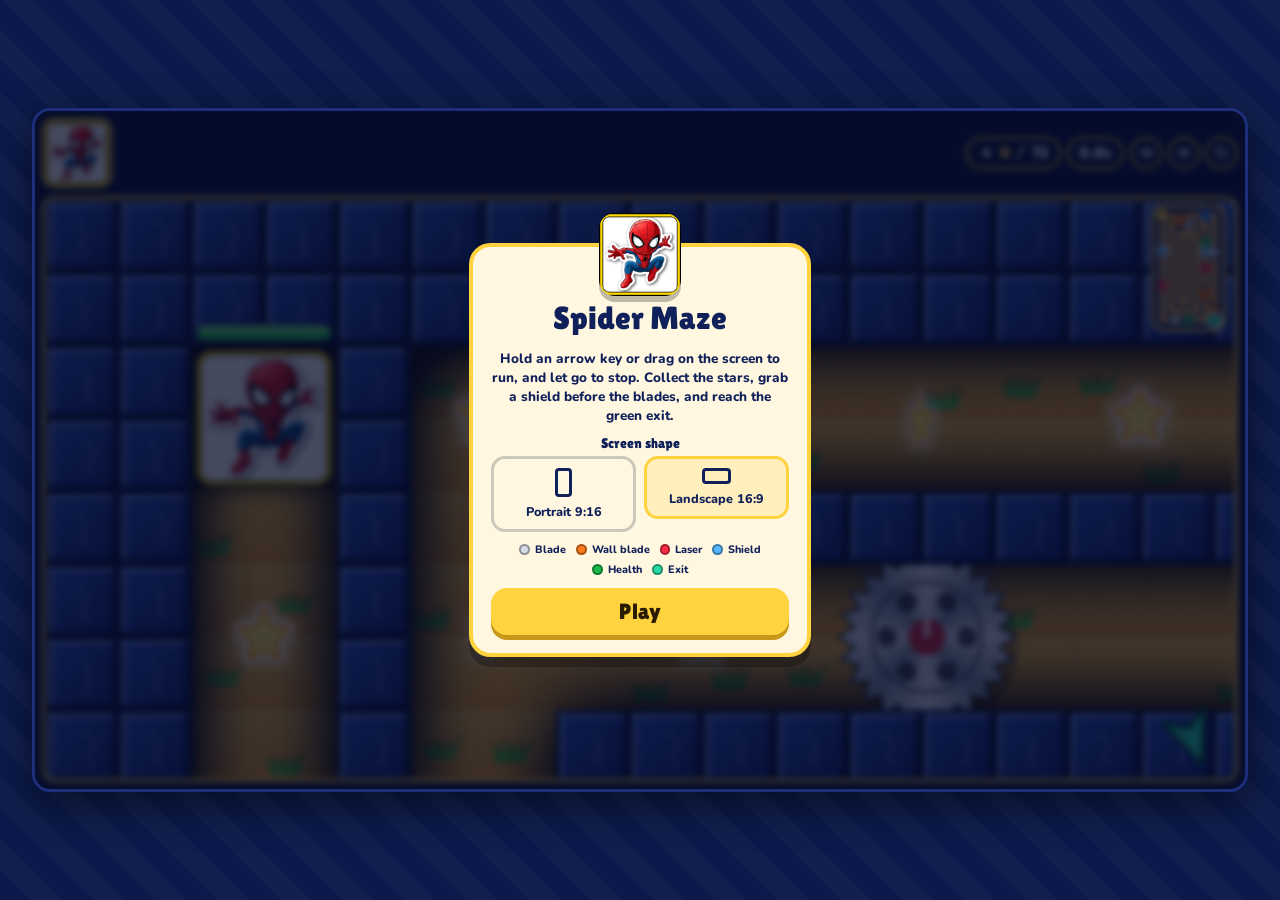
==== spider-maze/index.html @ 99809195 "Initial commit of Spider Maze game before upgrades" ====
<!DOCTYPE html>
<html lang="en"><head><meta charset="utf-8"><meta name="viewport" content="width=device-width, initial-scale=1, viewport-fit=cover"><title>Spider Maze</title>
<link rel="preconnect" href="https://fonts.googleapis.com"><link rel="preconnect" href="https://fonts.gstatic.com" crossorigin>
<link rel="stylesheet" href="https://fonts.googleapis.com/css2?family=Lilita+One&family=Nunito:wght@700;800&display=swap">
<link rel="stylesheet" href="style.css"></head><body>
<div id="frame">
<div id="top"><div id="cast" aria-label="Characters in this level"></div><div id="stats"><div class="pill">★ <b id="sc">0</b>/<span id="tot"></span></div><div class="pill" id="tm">0.0s</div><button class="pill ib" id="sd" aria-label="Sound" aria-pressed="true"></button><button class="pill ib" id="mn" aria-label="Menu"><svg viewBox="0 0 24 24" fill="none" stroke="currentColor" stroke-width="2.6" stroke-linecap="round"><path d="M4 7h16M4 12h16M4 17h16"/></svg></button><button class="pill ib" id="rs" aria-label="Restart level"><svg viewBox="0 0 24 24" fill="none" stroke="currentColor" stroke-width="2.6" stroke-linecap="round" stroke-linejoin="round"><path d="M4 12a8 8 0 1 0 3-6.2M4 4v5h5"/></svg></button></div></div>
<div id="stage"><canvas id="c" aria-label="Spider Maze game board"></canvas><div id="toast" role="status" aria-live="polite"></div>
<div id="pad"><button id="u" aria-label="Up" style="grid-area:1/2">▲</button><button id="l" aria-label="Left" style="grid-area:2/1">◀</button><button id="d" aria-label="Down" style="grid-area:3/2">▼</button><button id="r" aria-label="Right" style="grid-area:2/3">▶</button></div></div>
<div id="ov"><div id="card"><img id="face" alt="Spider-Man"><h1 id="ot">Spider Maze</h1><div id="st"></div><p id="om">Hold an arrow key or drag on the screen to run, and let go to stop. Collect the stars, grab a shield before the blades, and reach the green exit.</p>
<fieldset id="rt"><legend>Screen shape</legend><label><input type="radio" name="ra" value="9:16"><span><i class="p"></i>Portrait 9:16</span></label><label><input type="radio" name="ra" value="16:9"><span><i class="l"></i>Landscape 16:9</span></label></fieldset>
<ul id="lg" aria-label="Map legend"><li><b style="background:#d6dce8"></b>Blade</li><li><b style="background:#ff7a1a"></b>Wall blade</li><li><b style="background:#ff2d44"></b>Laser</li><li><b style="background:#58b8ff"></b>Shield</li><li><b style="background:#19b94a"></b>Health</li><li><b style="background:#2bd9a4"></b>Exit</li></ul><button id="go">Play</button></div></div></div>
<script src="assets.js"></script>
<script src="levels/level1.js"></script>
<!-- add more levels here, e.g. <script src="levels/level2.js"></script> -->
<script src="audio/audio-data.js"></script>
<script src="audio/audio.js"></script>
<script src="vfx/vfx.js"></script>
<script src="game.js"></script></body></html>
---- spider-maze/style.css ----
:root{--bg:#0b1a4a;--panel:#fff7df;--ink:#10205a;--gold:#ffd23f;--gold-ink:#2a1c00;--pill:rgba(8,18,56,.82);--pill-ink:#fff;--red:#ff4a5c;
--display:"Lilita One","Trebuchet MS",system-ui,sans-serif;--body:"Nunito","Trebuchet MS",system-ui,sans-serif;color-scheme:light dark}
@media (prefers-color-scheme:dark){:root:not([data-theme="light"]){--panel:#13286a;--ink:#fff2c8}}
:root[data-theme="dark"]{--panel:#13286a;--ink:#fff2c8}
*{box-sizing:border-box;-webkit-tap-highlight-color:transparent}
html,body{margin:0;height:100%;overflow:hidden;background:var(--bg) repeating-linear-gradient(45deg,transparent 0 22px,rgba(255,255,255,.025) 22px 44px);font-family:var(--body);color:var(--pill-ink)}
#frame{--u:1;position:absolute;left:50%;top:50%;transform:translate(-50%,-50%);display:flex;flex-direction:column;gap:calc(8px*var(--u));padding:calc(8px*var(--u));overflow:hidden;border-radius:calc(20px*var(--u));background:#0a1236;border:3px solid #1d2f7a;box-shadow:0 12px 40px rgba(0,0,0,.5)}
#stage{position:relative;flex:1;min-height:0;border-radius:calc(14px*var(--u));border:3px solid var(--gold);overflow:hidden;background:#123}
canvas{position:absolute;inset:0;width:100%;height:100%;display:block;touch-action:none;cursor:grab}
canvas:active{cursor:grabbing}
button{font:inherit;cursor:pointer}
button:focus-visible,input:focus-visible+span{outline:3px solid #fff;outline-offset:3px}
#top{display:flex;flex-wrap:wrap;align-items:center;gap:calc(6px*var(--u)) calc(8px*var(--u));flex:none}
#cast{display:flex;gap:calc(6px*var(--u));align-items:center;flex:1 1 auto;min-width:0}
  .ct{position:relative;flex:0 1 calc(78px*var(--u));aspect-ratio:1;min-width:0;border-radius:calc(14px*var(--u));border:3px solid var(--gold);overflow:hidden;background:#000;box-shadow:0 4px 0 rgba(0,0,0,.45)}
.ct.dead img{filter:grayscale(1) brightness(.6)}
.ct.dead::after{content:"";position:absolute;inset:0;background:linear-gradient(to top right,transparent 44%,var(--red) 45% 55%,transparent 56%),linear-gradient(to top left,transparent 44%,var(--red) 45% 55%,transparent 56%)}
.ct.en{border-color:#c25cf0}.ct img{width:100%;height:100%;display:block;object-fit:cover}
.vs{font:400 calc(24px*var(--u))/1 var(--display);color:var(--gold);letter-spacing:.04em;text-shadow:0 2px 0 #7a1020,0 0 10px rgba(255,74,92,.85);padding:0 calc(3px*var(--u))}
#stats{margin-left:auto;display:flex;gap:calc(6px*var(--u));align-items:center}
.pill{display:flex;align-items:center;gap:6px;height:calc(36px*var(--u));padding:0 calc(12px*var(--u));border-radius:999px;background:var(--pill);border:2px solid var(--gold);color:var(--pill-ink);font:400 calc(18px*var(--u))/1 var(--display);letter-spacing:.02em;backdrop-filter:blur(6px)}
.pill b{color:var(--gold);font-weight:400}
.ib{pointer-events:auto;width:calc(36px*var(--u));padding:0;justify-content:center}.ib svg{width:55%;height:55%}
#toast{position:absolute;left:50%;top:calc(10px*var(--u));transform:translate(-50%,-6px);padding:calc(7px*var(--u)) calc(16px*var(--u));border-radius:999px;background:var(--gold);color:var(--gold-ink);font:400 calc(18px*var(--u))/1 var(--display);opacity:0;transition:opacity .2s,transform .2s;pointer-events:none;white-space:nowrap}
#toast.on{opacity:1;transform:translate(-50%,0)}
#ov{position:absolute;inset:0;display:flex;align-items:center;justify-content:center;padding:calc(14px*var(--u));background:rgba(5,12,40,.74);backdrop-filter:blur(3px);overflow:auto}
#ov[hidden]{display:none}
#card{width:min(calc(380px*var(--u)),100%);margin:auto;padding:calc(20px*var(--u));border-radius:calc(24px*var(--u));background:var(--panel);color:var(--ink);border:4px solid var(--gold);text-align:center;box-shadow:0 10px 0 rgba(0,0,0,.28)}
#face{width:calc(92px*var(--u));height:calc(92px*var(--u));border-radius:calc(18px*var(--u));display:block;margin:calc(-58px*var(--u)) auto calc(6px*var(--u));filter:drop-shadow(0 6px 0 rgba(0,0,0,.25))}
h1{margin:0 0 4px;font:400 calc(36px*var(--u))/1.05 var(--display)}
#st{font-size:calc(30px*var(--u));letter-spacing:6px;color:var(--gold);text-shadow:0 2px 0 rgba(0,0,0,.35);min-height:calc(6px*var(--u))}
#om{margin:6px 0 calc(12px*var(--u));font-weight:800;line-height:1.4;font-size:calc(15px*var(--u))}
#rt{border:0;padding:0;margin:0 0 calc(12px*var(--u));display:grid;grid-template-columns:1fr 1fr;gap:8px}
#rt legend{font:400 calc(15px*var(--u))/1 var(--display);margin:0 auto calc(6px*var(--u));padding:0}
#rt label{position:relative;cursor:pointer}#rt input{position:absolute;opacity:0;inset:0}
#rt span{display:flex;flex-direction:column;align-items:center;gap:6px;padding:calc(10px*var(--u)) 4px;border-radius:14px;border:3px solid rgba(128,128,128,.4);font-weight:800;font-size:calc(14px*var(--u));transition:border-color .15s,background .15s}
#rt input:checked+span{border-color:var(--gold);background:rgba(255,210,63,.22)}
#rt i{display:block;border:3px solid currentColor;border-radius:4px}#rt .p{width:calc(18px*var(--u));height:calc(32px*var(--u))}#rt .l{width:calc(32px*var(--u));height:calc(18px*var(--u))}
#lg{display:flex;flex-wrap:wrap;gap:5px 10px;justify-content:center;list-style:none;margin:0 0 calc(12px*var(--u));padding:0;font-weight:800;font-size:calc(12px*var(--u))}
#lg li{display:flex;align-items:center;gap:5px}#lg b{width:calc(12px*var(--u));height:calc(12px*var(--u));border-radius:50%;border:2px solid rgba(0,0,0,.35)}
#go{width:100%;height:calc(52px*var(--u));border:0;border-radius:16px;background:var(--gold);color:var(--gold-ink);font:400 calc(24px*var(--u))/1 var(--display);box-shadow:0 5px 0 #c9971a;transition:transform .1s,box-shadow .1s}
#go:active{transform:translateY(4px);box-shadow:0 1px 0 #c9971a}
#pad{position:absolute;right:calc(12px*var(--u));bottom:calc(12px*var(--u));display:none;grid-template:repeat(3,1fr)/repeat(3,1fr);gap:6px;width:calc(150px*var(--u));aspect-ratio:1;opacity:.72}
#pad button{border:2px solid var(--gold);border-radius:14px;background:var(--pill);color:var(--pill-ink);font-size:calc(20px*var(--u));padding:0;touch-action:none}
#pad button:active{background:var(--gold);color:var(--gold-ink)}
@media (pointer:coarse){#pad{display:grid}}
@media (prefers-reduced-motion:reduce){#toast,#rt span{transition:none}}
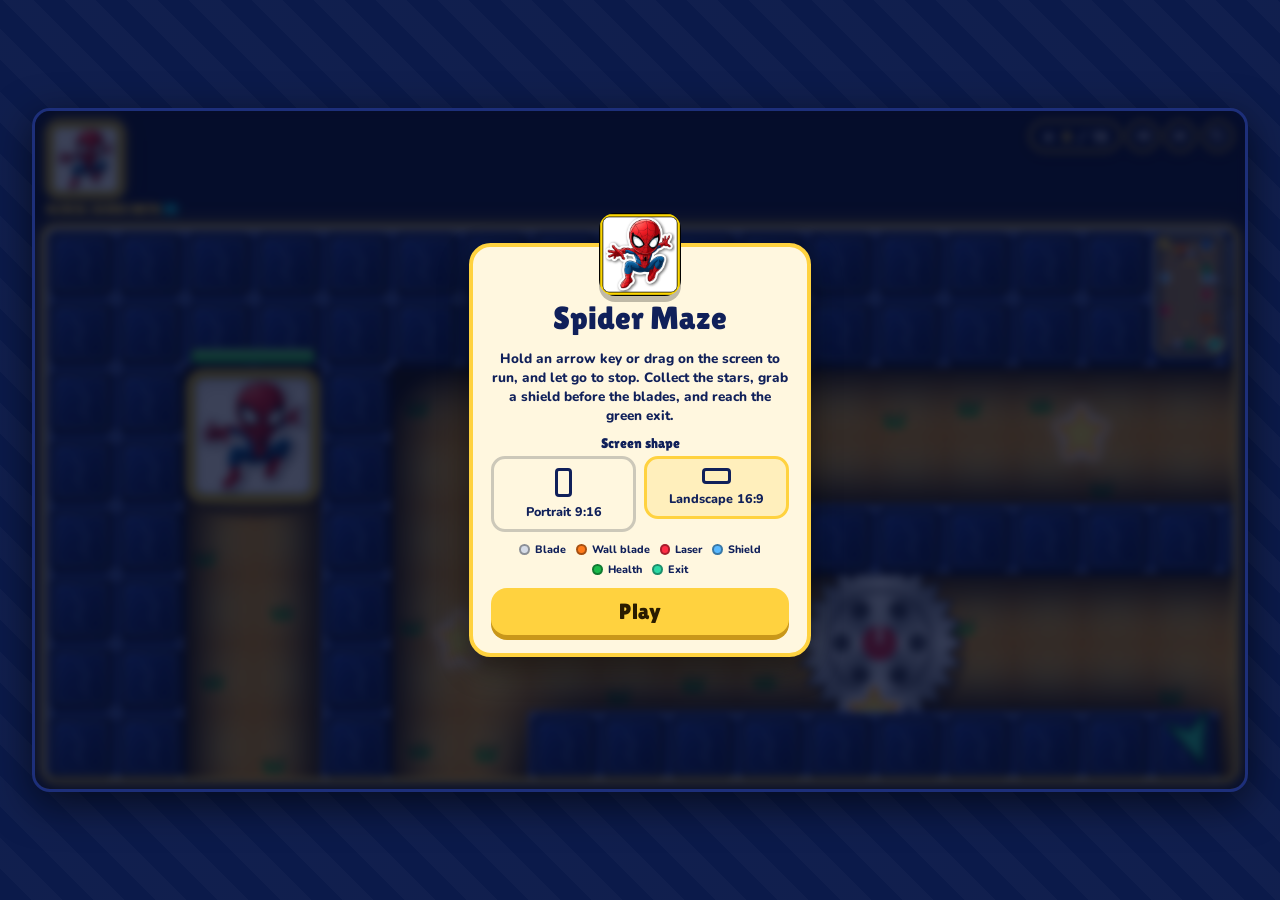
==== commit eae9dc42: "Add Global Games with SK branding, 15 spaced stars, wall crack lines, thicker gold border, and No Ba" ====
--- a/spider-maze/index.html
+++ b/spider-maze/index.html
@@ -4,7 +4,7 @@
 <link rel="stylesheet" href="https://fonts.googleapis.com/css2?family=Lilita+One&family=Nunito:wght@700;800&display=swap">
 <link rel="stylesheet" href="style.css"></head><body>
 <div id="frame">
-<div id="top"><div id="cast" aria-label="Characters in this level"></div><div id="stats"><div class="pill">★ <b id="sc">0</b>/<span id="tot"></span></div><div class="pill" id="tm">0.0s</div><button class="pill ib" id="sd" aria-label="Sound" aria-pressed="true"></button><button class="pill ib" id="mn" aria-label="Menu"><svg viewBox="0 0 24 24" fill="none" stroke="currentColor" stroke-width="2.6" stroke-linecap="round"><path d="M4 7h16M4 12h16M4 17h16"/></svg></button><button class="pill ib" id="rs" aria-label="Restart level"><svg viewBox="0 0 24 24" fill="none" stroke="currentColor" stroke-width="2.6" stroke-linecap="round" stroke-linejoin="round"><path d="M4 12a8 8 0 1 0 3-6.2M4 4v5h5"/></svg></button></div></div>
+<div id="top"><div id="brand-block"><div id="cast" aria-label="Characters in this level"></div><div id="channel-title"><span class="cn-main">Global Games with </span><span class="cn-sk">SK</span></div></div><div id="stats"><div class="pill">★ <b id="sc">0</b>/<span id="tot"></span></div><button class="pill ib" id="sd" aria-label="Sound" aria-pressed="true"></button><button class="pill ib" id="mn" aria-label="Menu"><svg viewBox="0 0 24 24" fill="none" stroke="currentColor" stroke-width="2.6" stroke-linecap="round"><path d="M4 7h16M4 12h16M4 17h16"/></svg></button><button class="pill ib" id="rs" aria-label="Restart level"><svg viewBox="0 0 24 24" fill="none" stroke="currentColor" stroke-width="2.6" stroke-linecap="round" stroke-linejoin="round"><path d="M4 12a8 8 0 1 0 3-6.2M4 4v5h5"/></svg></button></div></div>
 <div id="stage"><canvas id="c" aria-label="Spider Maze game board"></canvas><div id="toast" role="status" aria-live="polite"></div>
 <div id="pad"><button id="u" aria-label="Up" style="grid-area:1/2">▲</button><button id="l" aria-label="Left" style="grid-area:2/1">◀</button><button id="d" aria-label="Down" style="grid-area:3/2">▼</button><button id="r" aria-label="Right" style="grid-area:2/3">▶</button></div></div>
 <div id="ov"><div id="card"><img id="face" alt="Spider-Man"><h1 id="ot">Spider Maze</h1><div id="st"></div><p id="om">Hold an arrow key or drag on the screen to run, and let go to stop. Collect the stars, grab a shield before the blades, and reach the green exit.</p>
--- a/spider-maze/style.css
+++ b/spider-maze/style.css
@@ -1,35 +1,49 @@
-:root{--bg:#0b1a4a;--panel:#fff7df;--ink:#10205a;--gold:#ffd23f;--gold-ink:#2a1c00;--pill:rgba(8,18,56,.82);--pill-ink:#fff;--red:#ff4a5c;
+:root{--bg:#0b1a4a;--panel:#fff7df;--ink:#10205a;--gold:#ffd23f;--gold-ink:#2a1c00;--pill:rgba(8,18,56,.85);--pill-ink:#fff;--red:#ff2d44;
 --display:"Lilita One","Trebuchet MS",system-ui,sans-serif;--body:"Nunito","Trebuchet MS",system-ui,sans-serif;color-scheme:light dark}
 @media (prefers-color-scheme:dark){:root:not([data-theme="light"]){--panel:#13286a;--ink:#fff2c8}}
 :root[data-theme="dark"]{--panel:#13286a;--ink:#fff2c8}
 *{box-sizing:border-box;-webkit-tap-highlight-color:transparent}
 html,body{margin:0;height:100%;overflow:hidden;background:var(--bg) repeating-linear-gradient(45deg,transparent 0 22px,rgba(255,255,255,.025) 22px 44px);font-family:var(--body);color:var(--pill-ink)}
-#frame{--u:1;position:absolute;left:50%;top:50%;transform:translate(-50%,-50%);display:flex;flex-direction:column;gap:calc(8px*var(--u));padding:calc(8px*var(--u));overflow:hidden;border-radius:calc(20px*var(--u));background:#0a1236;border:3px solid #1d2f7a;box-shadow:0 12px 40px rgba(0,0,0,.5)}
-#stage{position:relative;flex:1;min-height:0;border-radius:calc(14px*var(--u));border:3px solid var(--gold);overflow:hidden;background:#123}
-canvas{position:absolute;inset:0;width:100%;height:100%;display:block;touch-action:none;cursor:grab}
-canvas:active{cursor:grabbing}
+#frame{--u:1;position:absolute;left:50%;top:50%;transform:translate(-50%,-50%);display:flex;flex-direction:column;gap:calc(8px*var(--u));padding:calc(8px*var(--u));overflow:hidden;border-radius:calc(20px*var(--u));background:#0a1236;border:3px solid #1d2f7a;box-shadow:0 12px 40px rgba(0,0,0,.6)}
+#stage{position:relative;flex:1;min-height:0;border-radius:calc(14px*var(--u));border:calc(5px*var(--u)) solid var(--gold);box-shadow:0 0 20px rgba(255,210,63,.55), inset 0 0 10px rgba(255,210,63,.2);overflow:hidden;background:#123}
+canvas{position:absolute;inset:0;width:100%;height:100%;display:block;touch-action:none;cursor:default}
+#frame.playing canvas{cursor:none}
 button{font:inherit;cursor:pointer}
 button:focus-visible,input:focus-visible+span{outline:3px solid #fff;outline-offset:3px}
-#top{display:flex;flex-wrap:wrap;align-items:center;gap:calc(6px*var(--u)) calc(8px*var(--u));flex:none}
-#cast{display:flex;gap:calc(6px*var(--u));align-items:center;flex:1 1 auto;min-width:0}
-  .ct{position:relative;flex:0 1 calc(78px*var(--u));aspect-ratio:1;min-width:0;border-radius:calc(14px*var(--u));border:3px solid var(--gold);overflow:hidden;background:#000;box-shadow:0 4px 0 rgba(0,0,0,.45)}
-.ct.dead img{filter:grayscale(1) brightness(.6)}
-.ct.dead::after{content:"";position:absolute;inset:0;background:linear-gradient(to top right,transparent 44%,var(--red) 45% 55%,transparent 56%),linear-gradient(to top left,transparent 44%,var(--red) 45% 55%,transparent 56%)}
-.ct.en{border-color:#c25cf0}.ct img{width:100%;height:100%;display:block;object-fit:cover}
-.vs{font:400 calc(24px*var(--u))/1 var(--display);color:var(--gold);letter-spacing:.04em;text-shadow:0 2px 0 #7a1020,0 0 10px rgba(255,74,92,.85);padding:0 calc(3px*var(--u))}
-#stats{margin-left:auto;display:flex;gap:calc(6px*var(--u));align-items:center}
-.pill{display:flex;align-items:center;gap:6px;height:calc(36px*var(--u));padding:0 calc(12px*var(--u));border-radius:999px;background:var(--pill);border:2px solid var(--gold);color:var(--pill-ink);font:400 calc(18px*var(--u))/1 var(--display);letter-spacing:.02em;backdrop-filter:blur(6px)}
+#top{display:flex;flex-wrap:nowrap;align-items:flex-start;justify-content:space-between;gap:calc(8px*var(--u));flex:none;padding:calc(2px*var(--u)) calc(4px*var(--u))}
+#brand-block{display:flex;flex-direction:column;gap:calc(3px*var(--u));align-items:flex-start}
+#cast{display:flex;gap:calc(8px*var(--u));align-items:center;flex:0 1 auto;min-width:0}
+.ct{position:relative;flex:0 0 calc(66px*var(--u));width:calc(66px*var(--u));aspect-ratio:1;border-radius:calc(15px*var(--u));border:3.5px solid var(--gold);overflow:hidden;background:#060f2d;box-shadow:0 4px 10px rgba(0,0,0,.5);transition:transform .2s ease,border-color .2s}
+.ct.solo{flex:0 0 calc(88px*var(--u));width:calc(88px*var(--u));border-width:4px;box-shadow:0 8px 18px rgba(0,0,0,.65),0 0 14px rgba(255,210,63,.45)}
+#channel-title{font:800 calc(12px*var(--u))/1.1 var(--display);letter-spacing:.05em;text-transform:uppercase;filter:drop-shadow(0 2px 4px rgba(0,0,0,.8));margin-top:2px;white-space:nowrap}
+.cn-main{color:#ffd23f;text-shadow:0 0 8px rgba(255,210,63,.5)}
+.cn-sk{color:#00e5ff;text-shadow:0 0 10px rgba(0,229,255,.8);font-weight:900}
+.ct img{width:100%;height:100%;display:block;object-fit:cover}
+.ct.en{border-color:#e5243a;box-shadow:0 4px 10px rgba(229,36,58,.35)}
+.ct.dead{border-color:var(--red);box-shadow:0 0 14px rgba(255,45,68,.7)}
+.ct.dead img{filter:grayscale(0.9) brightness(.4)}
+.ct.dead::before{content:"";position:absolute;inset:0;background:rgba(200,0,20,.4);z-index:1}
+.ct.dead::after{content:"✕";position:absolute;inset:0;display:flex;align-items:center;justify-content:center;font:900 calc(44px*var(--u))/1 Arial,sans-serif;color:#ff2438;text-shadow:0 0 10px #ff0000,0 2px 4px #000;z-index:2;animation:crossPop .3s cubic-bezier(.175,.885,.32,1.275)}
+@keyframes crossPop{0%{transform:scale(0) rotate(-30deg);opacity:0}70%{transform:scale(1.2) rotate(5deg)}100%{transform:scale(1) rotate(0);opacity:1}}
+.vs{font:400 calc(22px*var(--u))/1 var(--display);color:var(--gold);letter-spacing:.06em;text-shadow:0 2px 0 #7a1020,0 0 12px rgba(255,74,92,.9);padding:0 calc(4px*var(--u));animation:vsPulse 1.8s infinite alternate}
+@keyframes vsPulse{0%{transform:scale(1)}100%{transform:scale(1.08);filter:brightness(1.2)}}
+#stats{display:flex;gap:calc(6px*var(--u));align-items:center}
+.pill{display:flex;align-items:center;gap:6px;height:calc(36px*var(--u));padding:0 calc(12px*var(--u));border-radius:999px;background:var(--pill);border:2px solid var(--gold);color:var(--pill-ink);font:400 calc(17px*var(--u))/1 var(--display);letter-spacing:.02em;backdrop-filter:blur(8px);box-shadow:0 3px 8px rgba(0,0,0,.35)}
 .pill b{color:var(--gold);font-weight:400}
-.ib{pointer-events:auto;width:calc(36px*var(--u));padding:0;justify-content:center}.ib svg{width:55%;height:55%}
-#toast{position:absolute;left:50%;top:calc(10px*var(--u));transform:translate(-50%,-6px);padding:calc(7px*var(--u)) calc(16px*var(--u));border-radius:999px;background:var(--gold);color:var(--gold-ink);font:400 calc(18px*var(--u))/1 var(--display);opacity:0;transition:opacity .2s,transform .2s;pointer-events:none;white-space:nowrap}
+.ib{display:none;pointer-events:auto;width:calc(36px*var(--u));padding:0;justify-content:center}
+.ib svg{width:55%;height:55%}
+#frame:not(.playing) .ib, #frame.paused .ib{display:flex}
+#toast{position:absolute;left:50%;top:calc(12px*var(--u));transform:translate(-50%,-8px);padding:calc(6px*var(--u)) calc(16px*var(--u));border-radius:999px;background:var(--gold);color:var(--gold-ink);font:400 calc(17px*var(--u))/1 var(--display);opacity:0;transition:opacity .2s,transform .2s;pointer-events:none;white-space:nowrap;box-shadow:0 4px 12px rgba(0,0,0,.4);z-index:20}
 #toast.on{opacity:1;transform:translate(-50%,0)}
-#ov{position:absolute;inset:0;display:flex;align-items:center;justify-content:center;padding:calc(14px*var(--u));background:rgba(5,12,40,.74);backdrop-filter:blur(3px);overflow:auto}
+#ov{position:absolute;inset:0;display:flex;align-items:center;justify-content:center;padding:calc(14px*var(--u));background:rgba(5,12,40,.78);backdrop-filter:blur(4px);overflow:auto;z-index:30}
 #ov[hidden]{display:none}
-#card{width:min(calc(380px*var(--u)),100%);margin:auto;padding:calc(20px*var(--u));border-radius:calc(24px*var(--u));background:var(--panel);color:var(--ink);border:4px solid var(--gold);text-align:center;box-shadow:0 10px 0 rgba(0,0,0,.28)}
+#card{width:min(calc(380px*var(--u)),100%);margin:auto;padding:calc(20px*var(--u));border-radius:calc(24px*var(--u));background:var(--panel);color:var(--ink);border:4px solid var(--gold);text-align:center;box-shadow:0 12px 30px rgba(0,0,0,.45)}
 #face{width:calc(92px*var(--u));height:calc(92px*var(--u));border-radius:calc(18px*var(--u));display:block;margin:calc(-58px*var(--u)) auto calc(6px*var(--u));filter:drop-shadow(0 6px 0 rgba(0,0,0,.25))}
 h1{margin:0 0 4px;font:400 calc(36px*var(--u))/1.05 var(--display)}
 #st{font-size:calc(30px*var(--u));letter-spacing:6px;color:var(--gold);text-shadow:0 2px 0 rgba(0,0,0,.35);min-height:calc(6px*var(--u))}
 #om{margin:6px 0 calc(12px*var(--u));font-weight:800;line-height:1.4;font-size:calc(15px*var(--u))}
+#pre-controls{display:flex;justify-content:center;gap:12px;margin:0 0 calc(12px*var(--u))}
+.modal-btn{display:inline-flex;align-items:center;gap:8px;padding:8px 16px;border-radius:999px;background:rgba(8,18,56,.9);color:#fff;border:2px solid var(--gold);font:400 15px/1 var(--display)}
 #rt{border:0;padding:0;margin:0 0 calc(12px*var(--u));display:grid;grid-template-columns:1fr 1fr;gap:8px}
 #rt legend{font:400 calc(15px*var(--u))/1 var(--display);margin:0 auto calc(6px*var(--u));padding:0}
 #rt label{position:relative;cursor:pointer}#rt input{position:absolute;opacity:0;inset:0}
@@ -40,8 +54,8 @@
 #lg li{display:flex;align-items:center;gap:5px}#lg b{width:calc(12px*var(--u));height:calc(12px*var(--u));border-radius:50%;border:2px solid rgba(0,0,0,.35)}
 #go{width:100%;height:calc(52px*var(--u));border:0;border-radius:16px;background:var(--gold);color:var(--gold-ink);font:400 calc(24px*var(--u))/1 var(--display);box-shadow:0 5px 0 #c9971a;transition:transform .1s,box-shadow .1s}
 #go:active{transform:translateY(4px);box-shadow:0 1px 0 #c9971a}
-#pad{position:absolute;right:calc(12px*var(--u));bottom:calc(12px*var(--u));display:none;grid-template:repeat(3,1fr)/repeat(3,1fr);gap:6px;width:calc(150px*var(--u));aspect-ratio:1;opacity:.72}
+#pad{position:absolute;right:calc(12px*var(--u));bottom:calc(12px*var(--u));display:none;grid-template:repeat(3,1fr)/repeat(3,1fr);gap:6px;width:calc(150px*var(--u));aspect-ratio:1;opacity:.72;z-index:15}
 #pad button{border:2px solid var(--gold);border-radius:14px;background:var(--pill);color:var(--pill-ink);font-size:calc(20px*var(--u));padding:0;touch-action:none}
 #pad button:active{background:var(--gold);color:var(--gold-ink)}
 @media (pointer:coarse){#pad{display:grid}}
-@media (prefers-reduced-motion:reduce){#toast,#rt span{transition:none}}
+@media (prefers-reduced-motion:reduce){#toast,#rt span,.vs,.ct.dead::after{transition:none;animation:none}}
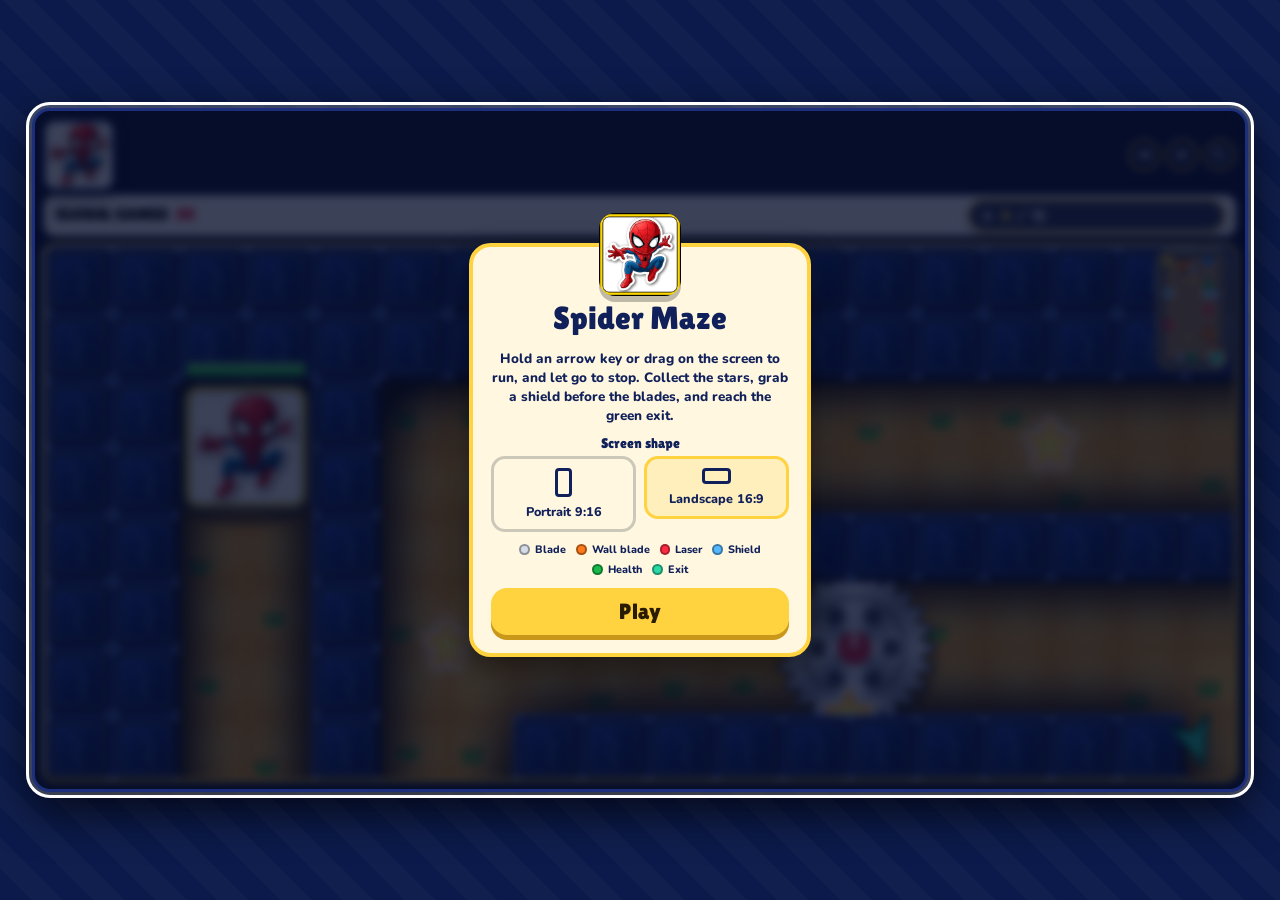
==== commit 0ce07de5: "Remove wheel audio loops, add reference attack sound with deep ducking, update channel branding colo" ====
--- a/spider-maze/index.html
+++ b/spider-maze/index.html
@@ -4,7 +4,7 @@
 <link rel="stylesheet" href="https://fonts.googleapis.com/css2?family=Lilita+One&family=Nunito:wght@700;800&display=swap">
 <link rel="stylesheet" href="style.css"></head><body>
 <div id="frame">
-<div id="top"><div id="brand-block"><div id="cast" aria-label="Characters in this level"></div><div id="channel-title"><span class="cn-main">Global Games with </span><span class="cn-sk">SK</span></div></div><div id="stats"><div class="pill">★ <b id="sc">0</b>/<span id="tot"></span></div><button class="pill ib" id="sd" aria-label="Sound" aria-pressed="true"></button><button class="pill ib" id="mn" aria-label="Menu"><svg viewBox="0 0 24 24" fill="none" stroke="currentColor" stroke-width="2.6" stroke-linecap="round"><path d="M4 7h16M4 12h16M4 17h16"/></svg></button><button class="pill ib" id="rs" aria-label="Restart level"><svg viewBox="0 0 24 24" fill="none" stroke="currentColor" stroke-width="2.6" stroke-linecap="round" stroke-linejoin="round"><path d="M4 12a8 8 0 1 0 3-6.2M4 4v5h5"/></svg></button></div></div>
+<div id="top"><div id="top-row"><div id="cast" aria-label="Characters in this level"></div><div id="top-actions"><button class="pill ib" id="sd" aria-label="Sound" aria-pressed="true"></button><button class="pill ib" id="mn" aria-label="Menu"><svg viewBox="0 0 24 24" fill="none" stroke="currentColor" stroke-width="2.6" stroke-linecap="round"><path d="M4 7h16M4 12h16M4 17h16"/></svg></button><button class="pill ib" id="rs" aria-label="Restart level"><svg viewBox="0 0 24 24" fill="none" stroke="currentColor" stroke-width="2.6" stroke-linecap="round" stroke-linejoin="round"><path d="M4 12a8 8 0 1 0 3-6.2M4 4v5h5"/></svg></button></div></div><div id="brand-strip"><div id="channel-title"><span class="cn-main">Global Games </span><span class="cn-sk">SK</span></div><div class="pill star-pill">★ <b id="sc">0</b>/<span id="tot"></span></div></div></div>
 <div id="stage"><canvas id="c" aria-label="Spider Maze game board"></canvas><div id="toast" role="status" aria-live="polite"></div>
 <div id="pad"><button id="u" aria-label="Up" style="grid-area:1/2">▲</button><button id="l" aria-label="Left" style="grid-area:2/1">◀</button><button id="d" aria-label="Down" style="grid-area:3/2">▼</button><button id="r" aria-label="Right" style="grid-area:2/3">▶</button></div></div>
 <div id="ov"><div id="card"><img id="face" alt="Spider-Man"><h1 id="ot">Spider Maze</h1><div id="st"></div><p id="om">Hold an arrow key or drag on the screen to run, and let go to stop. Collect the stars, grab a shield before the blades, and reach the green exit.</p>
--- a/spider-maze/style.css
+++ b/spider-maze/style.css
@@ -4,21 +4,24 @@
 :root[data-theme="dark"]{--panel:#13286a;--ink:#fff2c8}
 *{box-sizing:border-box;-webkit-tap-highlight-color:transparent}
 html,body{margin:0;height:100%;overflow:hidden;background:var(--bg) repeating-linear-gradient(45deg,transparent 0 22px,rgba(255,255,255,.025) 22px 44px);font-family:var(--body);color:var(--pill-ink)}
-#frame{--u:1;position:absolute;left:50%;top:50%;transform:translate(-50%,-50%);display:flex;flex-direction:column;gap:calc(8px*var(--u));padding:calc(8px*var(--u));overflow:hidden;border-radius:calc(20px*var(--u));background:#0a1236;border:3px solid #1d2f7a;box-shadow:0 12px 40px rgba(0,0,0,.6)}
-#stage{position:relative;flex:1;min-height:0;border-radius:calc(14px*var(--u));border:calc(5px*var(--u)) solid var(--gold);box-shadow:0 0 20px rgba(255,210,63,.55), inset 0 0 10px rgba(255,210,63,.2);overflow:hidden;background:#123}
+#frame{--u:1;position:absolute;left:50%;top:50%;transform:translate(-50%,-50%);display:flex;flex-direction:column;gap:calc(6px*var(--u));padding:calc(8px*var(--u));overflow:hidden;border-radius:calc(20px*var(--u));background:#0a1236;border:3px solid #1d2f7a;outline:3px solid #ffffff;outline-offset:3px;box-shadow:0 0 0 6px rgba(255,255,255,.2),0 16px 48px rgba(0,0,0,.8)}
+#stage{position:relative;flex:1;min-height:0;border-radius:calc(14px*var(--u));border:3px solid var(--gold);box-shadow:0 4px 16px rgba(0,0,0,.45);overflow:hidden;background:#123}
 canvas{position:absolute;inset:0;width:100%;height:100%;display:block;touch-action:none;cursor:default}
 #frame.playing canvas{cursor:none}
 button{font:inherit;cursor:pointer}
 button:focus-visible,input:focus-visible+span{outline:3px solid #fff;outline-offset:3px}
-#top{display:flex;flex-wrap:nowrap;align-items:flex-start;justify-content:space-between;gap:calc(8px*var(--u));flex:none;padding:calc(2px*var(--u)) calc(4px*var(--u))}
-#brand-block{display:flex;flex-direction:column;gap:calc(3px*var(--u));align-items:flex-start}
+#top{display:flex;flex-direction:column;gap:calc(5px*var(--u));flex:none;padding:calc(2px*var(--u)) calc(2px*var(--u))}
+#top-row{display:flex;align-items:center;justify-content:space-between;width:100%}
+#top-actions{display:flex;align-items:center;gap:calc(6px*var(--u))}
 #cast{display:flex;gap:calc(8px*var(--u));align-items:center;flex:0 1 auto;min-width:0}
-.ct{position:relative;flex:0 0 calc(66px*var(--u));width:calc(66px*var(--u));aspect-ratio:1;border-radius:calc(15px*var(--u));border:3.5px solid var(--gold);overflow:hidden;background:#060f2d;box-shadow:0 4px 10px rgba(0,0,0,.5);transition:transform .2s ease,border-color .2s}
-.ct.solo{flex:0 0 calc(88px*var(--u));width:calc(88px*var(--u));border-width:4px;box-shadow:0 8px 18px rgba(0,0,0,.65),0 0 14px rgba(255,210,63,.45)}
-#channel-title{font:800 calc(12px*var(--u))/1.1 var(--display);letter-spacing:.05em;text-transform:uppercase;filter:drop-shadow(0 2px 4px rgba(0,0,0,.8));margin-top:2px;white-space:nowrap}
-.cn-main{color:#ffd23f;text-shadow:0 0 8px rgba(255,210,63,.5)}
-.cn-sk{color:#00e5ff;text-shadow:0 0 10px rgba(0,229,255,.8);font-weight:900}
-.ct img{width:100%;height:100%;display:block;object-fit:cover}
+.ct{position:relative;flex:0 0 calc(62px*var(--u));width:calc(62px*var(--u));aspect-ratio:1;border-radius:calc(12px*var(--u));border:2px solid #283e82;overflow:hidden;background:#0c1844;box-shadow:0 4px 10px rgba(0,0,0,.5);transition:transform .2s ease,border-color .2s}
+.ct.solo{flex:0 0 calc(78px*var(--u));width:calc(78px*var(--u));border:2px solid #334d99;box-shadow:0 6px 14px rgba(0,0,0,.6)}
+.ct img{width:100%;height:100%;display:block;object-fit:cover;transform:scale(1.15)}
+#brand-strip{display:flex;align-items:center;justify-content:space-between;width:100%;background:#ffffff;padding:calc(5px*var(--u)) calc(12px*var(--u));border-radius:calc(12px*var(--u));box-shadow:0 3px 12px rgba(0,0,0,.4)}
+#channel-title{flex:0 0 70%;max-width:72%;font:900 calc(18px*var(--u))/1.1 var(--display);letter-spacing:.02em;text-transform:uppercase;white-space:nowrap;overflow:hidden;text-overflow:ellipsis}
+.cn-main{color:#000000;font-weight:900}
+.cn-sk{color:#e5243a;font-weight:900;margin-left:calc(4px*var(--u))}
+.star-pill{flex:0 0 auto;min-width:22%;text-align:center;font-size:calc(15px*var(--u));font-weight:900;color:#0a1236;background:#ffd23f;border:none;padding:calc(4px*var(--u)) calc(10px*var(--u));border-radius:calc(12px*var(--u));box-shadow:0 2px 6px rgba(0,0,0,.25)}
 .ct.en{border-color:#e5243a;box-shadow:0 4px 10px rgba(229,36,58,.35)}
 .ct.dead{border-color:var(--red);box-shadow:0 0 14px rgba(255,45,68,.7)}
 .ct.dead img{filter:grayscale(0.9) brightness(.4)}
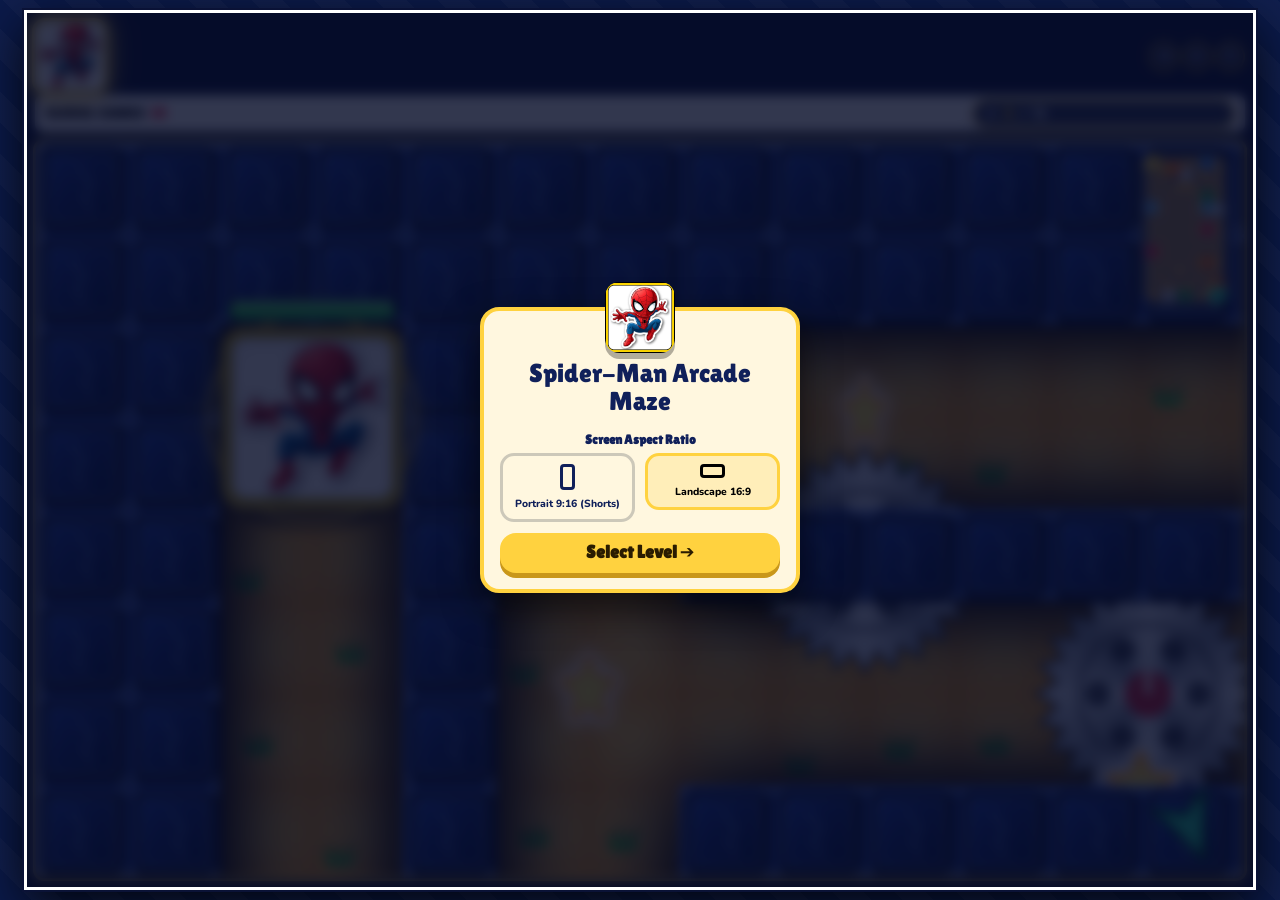
==== commit 33af144a: "Add Ghost Spider cooperative gameplay, wall switches and gates, level selection system, and high-DPI" ====
--- a/spider-maze/index.html
+++ b/spider-maze/index.html
@@ -1,19 +1,55 @@
 <!DOCTYPE html>
-<html lang="en"><head><meta charset="utf-8"><meta name="viewport" content="width=device-width, initial-scale=1, viewport-fit=cover"><title>Spider Maze</title>
+<html lang="en"><head><meta charset="utf-8"><meta name="viewport" content="width=device-width, initial-scale=1, viewport-fit=cover"><title>Spider-Man Arcade Maze</title>
 <link rel="preconnect" href="https://fonts.googleapis.com"><link rel="preconnect" href="https://fonts.gstatic.com" crossorigin>
-<link rel="stylesheet" href="https://fonts.googleapis.com/css2?family=Lilita+One&family=Nunito:wght@700;800&display=swap">
+<link rel="stylesheet" href="https://fonts.googleapis.com/css2?family=Lilita+One&family=Nunito:wght@700;800;900&display=swap">
 <link rel="stylesheet" href="style.css"></head><body>
 <div id="frame">
 <div id="top"><div id="top-row"><div id="cast" aria-label="Characters in this level"></div><div id="top-actions"><button class="pill ib" id="sd" aria-label="Sound" aria-pressed="true"></button><button class="pill ib" id="mn" aria-label="Menu"><svg viewBox="0 0 24 24" fill="none" stroke="currentColor" stroke-width="2.6" stroke-linecap="round"><path d="M4 7h16M4 12h16M4 17h16"/></svg></button><button class="pill ib" id="rs" aria-label="Restart level"><svg viewBox="0 0 24 24" fill="none" stroke="currentColor" stroke-width="2.6" stroke-linecap="round" stroke-linejoin="round"><path d="M4 12a8 8 0 1 0 3-6.2M4 4v5h5"/></svg></button></div></div><div id="brand-strip"><div id="channel-title"><span class="cn-main">Global Games </span><span class="cn-sk">SK</span></div><div class="pill star-pill">★ <b id="sc">0</b>/<span id="tot"></span></div></div></div>
 <div id="stage"><canvas id="c" aria-label="Spider Maze game board"></canvas><div id="toast" role="status" aria-live="polite"></div>
 <div id="pad"><button id="u" aria-label="Up" style="grid-area:1/2">▲</button><button id="l" aria-label="Left" style="grid-area:2/1">◀</button><button id="d" aria-label="Down" style="grid-area:3/2">▼</button><button id="r" aria-label="Right" style="grid-area:2/3">▶</button></div></div>
-<div id="ov"><div id="card"><img id="face" alt="Spider-Man"><h1 id="ot">Spider Maze</h1><div id="st"></div><p id="om">Hold an arrow key or drag on the screen to run, and let go to stop. Collect the stars, grab a shield before the blades, and reach the green exit.</p>
-<fieldset id="rt"><legend>Screen shape</legend><label><input type="radio" name="ra" value="9:16"><span><i class="p"></i>Portrait 9:16</span></label><label><input type="radio" name="ra" value="16:9"><span><i class="l"></i>Landscape 16:9</span></label></fieldset>
-<ul id="lg" aria-label="Map legend"><li><b style="background:#d6dce8"></b>Blade</li><li><b style="background:#ff7a1a"></b>Wall blade</li><li><b style="background:#ff2d44"></b>Laser</li><li><b style="background:#58b8ff"></b>Shield</li><li><b style="background:#19b94a"></b>Health</li><li><b style="background:#2bd9a4"></b>Exit</li></ul><button id="go">Play</button></div></div></div>
+
+<!-- MODAL OVERLAY: RATIO -> LEVEL SELECT -> GAMEPLAY -->
+<div id="ov"><div id="card"><img id="face" alt="Spider-Man"><h1 id="ot">Spider-Man Arcade Maze</h1><div id="st"></div><p id="om"></p>
+
+<!-- STEP 1: RATIO SELECT -->
+<div id="step-ratio">
+  <fieldset id="rt"><legend>Screen Aspect Ratio</legend>
+    <label><input type="radio" name="ra" value="9:16" checked><span><i class="p"></i>Portrait 9:16 (Shorts)</span></label>
+    <label><input type="radio" name="ra" value="16:9"><span><i class="l"></i>Landscape 16:9</span></label>
+  </fieldset>
+  <button id="btn-to-levels" class="main-btn">Select Level ➔</button>
+</div>
+
+<!-- STEP 2: LEVEL SELECT -->
+<div id="step-levels" hidden>
+  <div class="level-list">
+    <div class="lvl-card" data-lvl="0">
+      <div class="lvl-hdr"><span class="lvl-tag solo">Solo (1 Hero)</span><span class="lvl-num">Level 1</span></div>
+      <div class="lvl-title">Solo Escape</div>
+      <div class="lvl-desc">Spider-Man solo challenge. Collect 15 stars, dodge spinning saw blades & laser barriers to escape.</div>
+      <button class="lvl-btn" data-lvl="0">Play Level 1 ▶</button>
+    </div>
+    <div class="lvl-card coop" data-lvl="1">
+      <div class="lvl-hdr"><span class="lvl-tag coop">Co-op Duo (2 Heroes)</span><span class="lvl-num">Level 2</span></div>
+      <div class="lvl-title">Spider-Man & Ghost Spider</div>
+      <div class="lvl-desc">Cooperative switch maze! Press wall buttons to blow open secret gates and disable lasers to escape together!</div>
+      <button class="lvl-btn" data-lvl="1">Play Level 2 ▶</button>
+    </div>
+  </div>
+  <button id="btn-back-ratio" class="sub-btn">← Back to Screen Ratio</button>
+</div>
+
+<!-- STEP 3: RESULTS (WIN / GAMEOVER) -->
+<div id="step-results" hidden>
+  <button id="btn-retry" class="main-btn">Play Again</button>
+  <button id="btn-choose-level" class="sub-btn">Choose Level</button>
+</div>
+
+</div></div></div>
 <script src="assets.js"></script>
 <script src="levels/level1.js"></script>
-<!-- add more levels here, e.g. <script src="levels/level2.js"></script> -->
+<script src="levels/level2.js"></script>
 <script src="audio/audio-data.js"></script>
 <script src="audio/audio.js"></script>
 <script src="vfx/vfx.js"></script>
-<script src="game.js"></script></body></html>+<script src="game.js"></script></body></html>
--- a/spider-maze/style.css
+++ b/spider-maze/style.css
@@ -4,7 +4,7 @@
 :root[data-theme="dark"]{--panel:#13286a;--ink:#fff2c8}
 *{box-sizing:border-box;-webkit-tap-highlight-color:transparent}
 html,body{margin:0;height:100%;overflow:hidden;background:var(--bg) repeating-linear-gradient(45deg,transparent 0 22px,rgba(255,255,255,.025) 22px 44px);font-family:var(--body);color:var(--pill-ink)}
-#frame{--u:1;position:absolute;left:50%;top:50%;transform:translate(-50%,-50%);display:flex;flex-direction:column;gap:calc(6px*var(--u));padding:calc(8px*var(--u));overflow:hidden;border-radius:calc(20px*var(--u));background:#0a1236;border:3px solid #1d2f7a;outline:3px solid #ffffff;outline-offset:3px;box-shadow:0 0 0 6px rgba(255,255,255,.2),0 16px 48px rgba(0,0,0,.8)}
+#frame{--u:1;position:absolute;left:50%;top:50%;transform:translate(-50%,-50%);display:flex;flex-direction:column;gap:calc(6px*var(--u));padding:calc(8px*var(--u));overflow:hidden;border-radius:0;background:#0a1236;border:3.5px solid #ffffff;min-width:495px;min-height:880px;box-shadow:0 0 0 2px #0a1236,0 16px 48px rgba(0,0,0,.85)}
 #stage{position:relative;flex:1;min-height:0;border-radius:calc(14px*var(--u));border:3px solid var(--gold);box-shadow:0 4px 16px rgba(0,0,0,.45);overflow:hidden;background:#123}
 canvas{position:absolute;inset:0;width:100%;height:100%;display:block;touch-action:none;cursor:default}
 #frame.playing canvas{cursor:none}
@@ -14,14 +14,18 @@
 #top-row{display:flex;align-items:center;justify-content:space-between;width:100%}
 #top-actions{display:flex;align-items:center;gap:calc(6px*var(--u))}
 #cast{display:flex;gap:calc(8px*var(--u));align-items:center;flex:0 1 auto;min-width:0}
-.ct{position:relative;flex:0 0 calc(62px*var(--u));width:calc(62px*var(--u));aspect-ratio:1;border-radius:calc(12px*var(--u));border:2px solid #283e82;overflow:hidden;background:#0c1844;box-shadow:0 4px 10px rgba(0,0,0,.5);transition:transform .2s ease,border-color .2s}
-.ct.solo{flex:0 0 calc(78px*var(--u));width:calc(78px*var(--u));border:2px solid #334d99;box-shadow:0 6px 14px rgba(0,0,0,.6)}
-.ct img{width:100%;height:100%;display:block;object-fit:cover;transform:scale(1.15)}
-#brand-strip{display:flex;align-items:center;justify-content:space-between;width:100%;background:#ffffff;padding:calc(5px*var(--u)) calc(12px*var(--u));border-radius:calc(12px*var(--u));box-shadow:0 3px 12px rgba(0,0,0,.4)}
+.ct{position:relative;flex:0 0 calc(66px*var(--u));width:calc(66px*var(--u));aspect-ratio:1;border-radius:calc(12px*var(--u));border:2.5px solid #283e82;overflow:hidden;background:#0c1844;box-shadow:0 4px 10px rgba(0,0,0,.5);transition:transform .2s ease,border-color .2s,box-shadow .2s;cursor:pointer}
+.ct.solo{flex:0 0 calc(88px*var(--u));width:calc(88px*var(--u));border-radius:calc(15px*var(--u));border:3px solid #334d99;box-shadow:0 6px 16px rgba(0,0,0,.6)}
+.ct img{width:100%;height:100%;display:block;object-fit:cover;transform:scale(1.12)}
+.ct.active-hero{border-color:#ffd23f !important;box-shadow:0 0 16px rgba(255,210,63,.9),0 0 28px rgba(255,210,63,.45) !important;transform:scale(1.08) !important}
+.ct.active-hero::after{content:"";position:absolute;inset:-2px;border-radius:inherit;border:2px solid #ffd23f;animation:heroPulse 1.2s infinite alternate ease-in-out;pointer-events:none}
+@keyframes heroPulse{0%{opacity:.6;transform:scale(1)}100%{opacity:1;transform:scale(1.04)}}
+
+#brand-strip{display:flex;align-items:center;justify-content:space-between;width:100%;background:#ffffff;padding:calc(5px*var(--u)) calc(12px*var(--u));border-radius:calc(10px*var(--u));box-shadow:0 3px 12px rgba(0,0,0,.4)}
 #channel-title{flex:0 0 70%;max-width:72%;font:900 calc(18px*var(--u))/1.1 var(--display);letter-spacing:.02em;text-transform:uppercase;white-space:nowrap;overflow:hidden;text-overflow:ellipsis}
 .cn-main{color:#000000;font-weight:900}
 .cn-sk{color:#e5243a;font-weight:900;margin-left:calc(4px*var(--u))}
-.star-pill{flex:0 0 auto;min-width:22%;text-align:center;font-size:calc(15px*var(--u));font-weight:900;color:#0a1236;background:#ffd23f;border:none;padding:calc(4px*var(--u)) calc(10px*var(--u));border-radius:calc(12px*var(--u));box-shadow:0 2px 6px rgba(0,0,0,.25)}
+.star-pill{flex:0 0 auto;min-width:22%;text-align:center;font-size:calc(15px*var(--u));font-weight:900;color:#0a1236;background:#ffd23f;border:none;padding:calc(4px*var(--u)) calc(10px*var(--u));border-radius:calc(10px*var(--u));box-shadow:0 2px 6px rgba(0,0,0,.25)}
 .ct.en{border-color:#e5243a;box-shadow:0 4px 10px rgba(229,36,58,.35)}
 .ct.dead{border-color:var(--red);box-shadow:0 0 14px rgba(255,45,68,.7)}
 .ct.dead img{filter:grayscale(0.9) brightness(.4)}
@@ -36,27 +40,46 @@
 .ib{display:none;pointer-events:auto;width:calc(36px*var(--u));padding:0;justify-content:center}
 .ib svg{width:55%;height:55%}
 #frame:not(.playing) .ib, #frame.paused .ib{display:flex}
-#toast{position:absolute;left:50%;top:calc(12px*var(--u));transform:translate(-50%,-8px);padding:calc(6px*var(--u)) calc(16px*var(--u));border-radius:999px;background:var(--gold);color:var(--gold-ink);font:400 calc(17px*var(--u))/1 var(--display);opacity:0;transition:opacity .2s,transform .2s;pointer-events:none;white-space:nowrap;box-shadow:0 4px 12px rgba(0,0,0,.4);z-index:20}
+#toast{position:absolute;left:50%;top:calc(12px*var(--u));transform:translate(-50%,-8px);padding:calc(8px*var(--u)) calc(20px*var(--u));border-radius:999px;background:var(--gold);color:var(--gold-ink);font:900 calc(17px*var(--u))/1 var(--display);opacity:0;transition:opacity .2s,transform .2s;pointer-events:none;white-space:nowrap;box-shadow:0 6px 18px rgba(0,0,0,.5);z-index:20;border:2px solid #fff}
 #toast.on{opacity:1;transform:translate(-50%,0)}
-#ov{position:absolute;inset:0;display:flex;align-items:center;justify-content:center;padding:calc(14px*var(--u));background:rgba(5,12,40,.78);backdrop-filter:blur(4px);overflow:auto;z-index:30}
+#ov{position:absolute;inset:0;display:flex;align-items:center;justify-content:center;padding:calc(14px*var(--u));background:rgba(5,12,40,.82);backdrop-filter:blur(6px);overflow:auto;z-index:30}
 #ov[hidden]{display:none}
-#card{width:min(calc(380px*var(--u)),100%);margin:auto;padding:calc(20px*var(--u));border-radius:calc(24px*var(--u));background:var(--panel);color:var(--ink);border:4px solid var(--gold);text-align:center;box-shadow:0 12px 30px rgba(0,0,0,.45)}
-#face{width:calc(92px*var(--u));height:calc(92px*var(--u));border-radius:calc(18px*var(--u));display:block;margin:calc(-58px*var(--u)) auto calc(6px*var(--u));filter:drop-shadow(0 6px 0 rgba(0,0,0,.25))}
-h1{margin:0 0 4px;font:400 calc(36px*var(--u))/1.05 var(--display)}
-#st{font-size:calc(30px*var(--u));letter-spacing:6px;color:var(--gold);text-shadow:0 2px 0 rgba(0,0,0,.35);min-height:calc(6px*var(--u))}
-#om{margin:6px 0 calc(12px*var(--u));font-weight:800;line-height:1.4;font-size:calc(15px*var(--u))}
-#pre-controls{display:flex;justify-content:center;gap:12px;margin:0 0 calc(12px*var(--u))}
-.modal-btn{display:inline-flex;align-items:center;gap:8px;padding:8px 16px;border-radius:999px;background:rgba(8,18,56,.9);color:#fff;border:2px solid var(--gold);font:400 15px/1 var(--display)}
-#rt{border:0;padding:0;margin:0 0 calc(12px*var(--u));display:grid;grid-template-columns:1fr 1fr;gap:8px}
-#rt legend{font:400 calc(15px*var(--u))/1 var(--display);margin:0 auto calc(6px*var(--u));padding:0}
+#card{width:min(calc(400px*var(--u)),100%);margin:auto;padding:calc(20px*var(--u));border-radius:calc(24px*var(--u));background:var(--panel);color:var(--ink);border:4px solid var(--gold);text-align:center;box-shadow:0 14px 36px rgba(0,0,0,.6)}
+#face{width:calc(88px*var(--u));height:calc(88px*var(--u));border-radius:calc(18px*var(--u));display:block;margin:calc(-56px*var(--u)) auto calc(8px*var(--u));filter:drop-shadow(0 6px 0 rgba(0,0,0,.3))}
+h1{margin:0 0 4px;font:400 calc(32px*var(--u))/1.1 var(--display)}
+#st{font-size:calc(28px*var(--u));letter-spacing:6px;color:var(--gold);text-shadow:0 2px 0 rgba(0,0,0,.35);min-height:calc(6px*var(--u))}
+#om{margin:6px 0 calc(12px*var(--u));font-weight:800;line-height:1.4;font-size:calc(14px*var(--u))}
+
+/* RATIO SELECT SCREEN */
+#rt{border:0;padding:0;margin:0 0 calc(14px*var(--u));display:grid;grid-template-columns:1fr 1fr;gap:10px}
+#rt legend{font:900 calc(16px*var(--u))/1 var(--display);margin:0 auto calc(8px*var(--u));padding:0}
 #rt label{position:relative;cursor:pointer}#rt input{position:absolute;opacity:0;inset:0}
-#rt span{display:flex;flex-direction:column;align-items:center;gap:6px;padding:calc(10px*var(--u)) 4px;border-radius:14px;border:3px solid rgba(128,128,128,.4);font-weight:800;font-size:calc(14px*var(--u));transition:border-color .15s,background .15s}
-#rt input:checked+span{border-color:var(--gold);background:rgba(255,210,63,.22)}
+#rt span{display:flex;flex-direction:column;align-items:center;gap:6px;padding:calc(10px*var(--u)) 4px;border-radius:14px;border:3px solid rgba(128,128,128,.4);font-weight:800;font-size:calc(13px*var(--u));transition:border-color .15s,background .15s}
+#rt input:checked+span{border-color:var(--gold);background:rgba(255,210,63,.24);color:#000}
 #rt i{display:block;border:3px solid currentColor;border-radius:4px}#rt .p{width:calc(18px*var(--u));height:calc(32px*var(--u))}#rt .l{width:calc(32px*var(--u));height:calc(18px*var(--u))}
-#lg{display:flex;flex-wrap:wrap;gap:5px 10px;justify-content:center;list-style:none;margin:0 0 calc(12px*var(--u));padding:0;font-weight:800;font-size:calc(12px*var(--u))}
-#lg li{display:flex;align-items:center;gap:5px}#lg b{width:calc(12px*var(--u));height:calc(12px*var(--u));border-radius:50%;border:2px solid rgba(0,0,0,.35)}
-#go{width:100%;height:calc(52px*var(--u));border:0;border-radius:16px;background:var(--gold);color:var(--gold-ink);font:400 calc(24px*var(--u))/1 var(--display);box-shadow:0 5px 0 #c9971a;transition:transform .1s,box-shadow .1s}
-#go:active{transform:translateY(4px);box-shadow:0 1px 0 #c9971a}
+
+/* BUTTONS */
+.main-btn{width:100%;height:calc(50px*var(--u));border:0;border-radius:16px;background:var(--gold);color:var(--gold-ink);font:900 calc(22px*var(--u))/1 var(--display);box-shadow:0 5px 0 #c9971a;transition:transform .1s,box-shadow .1s;cursor:pointer}
+.main-btn:active{transform:translateY(4px);box-shadow:0 1px 0 #c9971a}
+.sub-btn{margin-top:calc(10px*var(--u));width:100%;height:calc(42px*var(--u));border:2px solid var(--gold);border-radius:14px;background:rgba(8,18,56,.9);color:#fff;font:900 calc(16px*var(--u))/1 var(--display);cursor:pointer;transition:background .15s}
+.sub-btn:hover{background:rgba(18,36,96,.95)}
+
+/* LEVEL SELECT SCREEN */
+.level-list{display:flex;flex-direction:column;gap:calc(10px*var(--u));margin:0 0 calc(12px*var(--u))}
+.lvl-card{background:rgba(255,255,255,.92);border:2.5px solid #283e82;border-radius:calc(16px*var(--u));padding:calc(12px*var(--u));text-align:left;box-shadow:0 4px 12px rgba(0,0,0,.25);transition:transform .15s,border-color .15s}
+.lvl-card:hover{transform:translateY(-2px);border-color:var(--gold)}
+.lvl-card.coop{border-color:#ff2d44}
+.lvl-hdr{display:flex;justify-content:space-between;align-items:center;margin-bottom:calc(4px*var(--u))}
+.lvl-tag{font:900 calc(11px*var(--u))/1 var(--display);padding:calc(3px*var(--u)) calc(8px*var(--u));border-radius:999px;text-transform:uppercase;letter-spacing:.04em}
+.lvl-tag.solo{background:#2563eb;color:#fff}
+.lvl-tag.coop{background:#dc2626;color:#fff}
+.lvl-num{font:900 calc(13px*var(--u))/1 var(--display);color:#64748b}
+.lvl-title{font:900 calc(18px*var(--u))/1.2 var(--display);color:#0a1236;margin-bottom:calc(3px*var(--u))}
+.lvl-desc{font-size:calc(12px*var(--u));font-weight:700;color:#334155;line-height:1.35;margin-bottom:calc(10px*var(--u))}
+.lvl-btn{width:100%;height:calc(38px*var(--u));border:0;border-radius:10px;background:#0f172a;color:#fff;font:900 calc(15px*var(--u))/1 var(--display);cursor:pointer;transition:background .15s}
+.lvl-card.coop .lvl-btn{background:#e11d48}
+.lvl-btn:hover{background:var(--gold);color:#000}
+
 #pad{position:absolute;right:calc(12px*var(--u));bottom:calc(12px*var(--u));display:none;grid-template:repeat(3,1fr)/repeat(3,1fr);gap:6px;width:calc(150px*var(--u));aspect-ratio:1;opacity:.72;z-index:15}
 #pad button{border:2px solid var(--gold);border-radius:14px;background:var(--pill);color:var(--pill-ink);font-size:calc(20px*var(--u));padding:0;touch-action:none}
 #pad button:active{background:var(--gold);color:var(--gold-ink)}
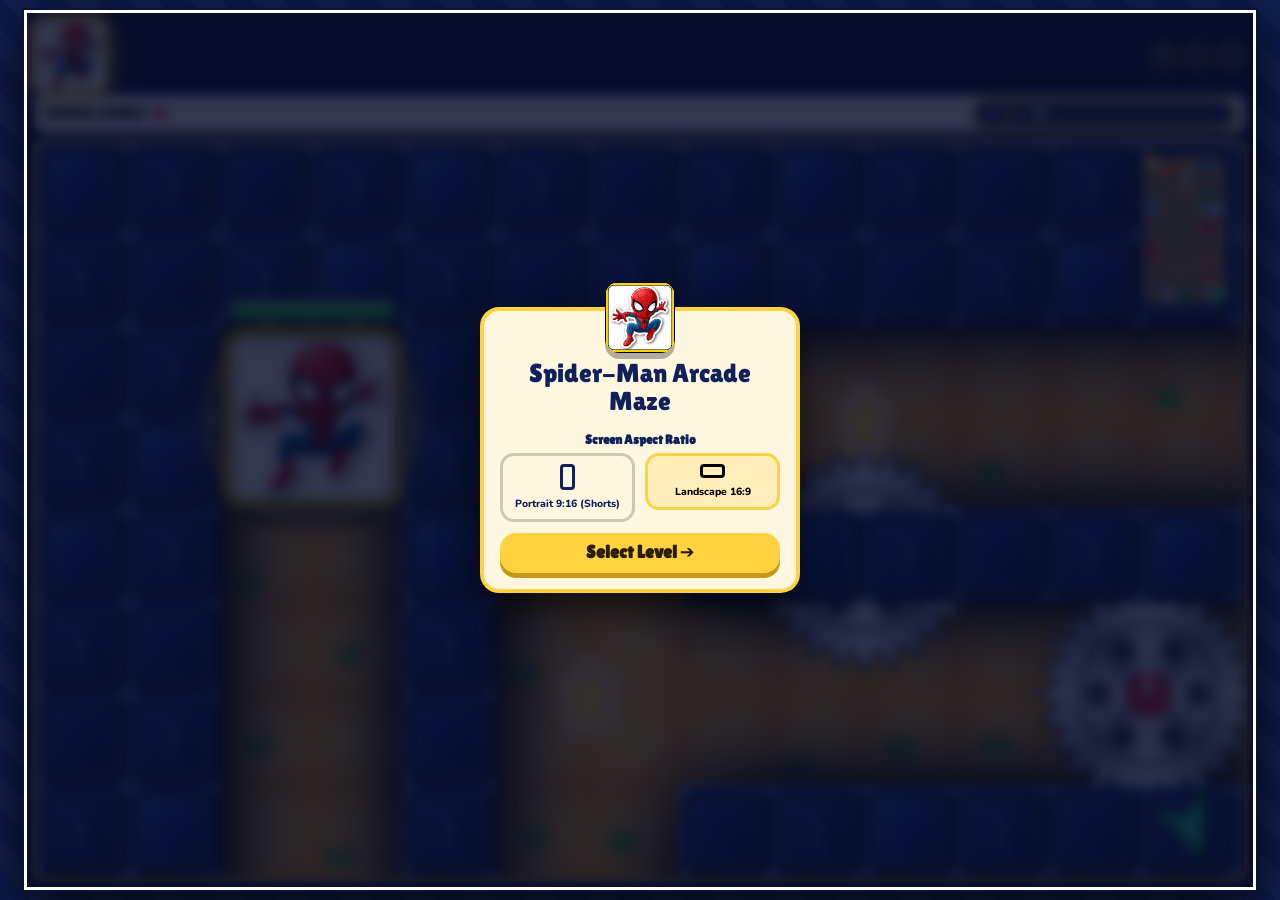
==== commit be9714b3: "feat: Add Level 3 Matrix Gauntlet, multi-color wall themes, 10-star system, green tick celebration, " ====
--- a/spider-maze/index.html
+++ b/spider-maze/index.html
@@ -26,22 +26,28 @@
     <div class="lvl-card" data-lvl="0">
       <div class="lvl-hdr"><span class="lvl-tag solo">Solo (1 Hero)</span><span class="lvl-num">Level 1</span></div>
       <div class="lvl-title">Solo Escape</div>
-      <div class="lvl-desc">Spider-Man solo challenge. Collect 15 stars, dodge spinning saw blades & laser barriers to escape.</div>
+      <div class="lvl-desc">Spider-Man solo challenge. Collect 10 stars, dodge spinning saw blades & laser barriers.</div>
       <button class="lvl-btn" data-lvl="0">Play Level 1 ▶</button>
     </div>
     <div class="lvl-card coop" data-lvl="1">
-      <div class="lvl-hdr"><span class="lvl-tag coop">Co-op Duo (2 Heroes)</span><span class="lvl-num">Level 2</span></div>
+      <div class="lvl-hdr"><span class="lvl-tag coop">Co-op Duo</span><span class="lvl-num">Level 2</span></div>
       <div class="lvl-title">Spider-Man & Ghost Spider</div>
-      <div class="lvl-desc">Cooperative switch maze! Press wall buttons to blow open secret gates and disable lasers to escape together!</div>
+      <div class="lvl-desc">Cooperative switch maze! Press wall buttons to blow open secret gates & beat the saw-laser gauntlet.</div>
       <button class="lvl-btn" data-lvl="1">Play Level 2 ▶</button>
+    </div>
+    <div class="lvl-card master" data-lvl="2">
+      <div class="lvl-hdr"><span class="lvl-tag master">Master Co-op</span><span class="lvl-num">Level 3</span></div>
+      <div class="lvl-title">Matrix Laser Gauntlet</div>
+      <div class="lvl-desc">Ultimate dual-hero gauntlet! Titanium emerald maze, multi-switch vault barriers & timing lasers.</div>
+      <button class="lvl-btn" data-lvl="2">Play Level 3 ▶</button>
     </div>
   </div>
   <button id="btn-back-ratio" class="sub-btn">← Back to Screen Ratio</button>
 </div>
 
-<!-- STEP 3: RESULTS (WIN / GAMEOVER) -->
+<!-- STEP 3: RESULTS (GAMEOVER ONLY) -->
 <div id="step-results" hidden>
-  <button id="btn-retry" class="main-btn">Play Again</button>
+  <button id="btn-retry" class="main-btn">Try Again</button>
   <button id="btn-choose-level" class="sub-btn">Choose Level</button>
 </div>
 
@@ -49,6 +55,7 @@
 <script src="assets.js"></script>
 <script src="levels/level1.js"></script>
 <script src="levels/level2.js"></script>
+<script src="levels/level3.js"></script>
 <script src="audio/audio-data.js"></script>
 <script src="audio/audio.js"></script>
 <script src="vfx/vfx.js"></script>
--- a/spider-maze/style.css
+++ b/spider-maze/style.css
@@ -20,6 +20,11 @@
 .ct.active-hero{border-color:#ffd23f !important;box-shadow:0 0 16px rgba(255,210,63,.9),0 0 28px rgba(255,210,63,.45) !important;transform:scale(1.08) !important}
 .ct.active-hero::after{content:"";position:absolute;inset:-2px;border-radius:inherit;border:2px solid #ffd23f;animation:heroPulse 1.2s infinite alternate ease-in-out;pointer-events:none}
 @keyframes heroPulse{0%{opacity:.6;transform:scale(1)}100%{opacity:1;transform:scale(1.04)}}
+
+.ct.escaped{border-color:#22c55e !important;box-shadow:0 0 16px rgba(34,197,94,.9),0 0 28px rgba(34,197,94,.5) !important;transform:scale(1.08) !important}
+.ct.escaped img{filter:brightness(1.1) contrast(1.05)}
+.ct.escaped::after{content:"✔";position:absolute;inset:0;display:flex;align-items:center;justify-content:center;font:900 calc(44px*var(--u))/1 Arial,sans-serif;color:#22c55e;text-shadow:0 0 14px #22c55e,0 2px 4px #000;z-index:2;animation:tickPop .35s cubic-bezier(.175,.885,.32,1.275)}
+@keyframes tickPop{0%{transform:scale(0) rotate(-20deg);opacity:0}70%{transform:scale(1.3) rotate(5deg)}100%{transform:scale(1) rotate(0);opacity:1}}
 
 #brand-strip{display:flex;align-items:center;justify-content:space-between;width:100%;background:#ffffff;padding:calc(5px*var(--u)) calc(12px*var(--u));border-radius:calc(10px*var(--u));box-shadow:0 3px 12px rgba(0,0,0,.4)}
 #channel-title{flex:0 0 70%;max-width:72%;font:900 calc(18px*var(--u))/1.1 var(--display);letter-spacing:.02em;text-transform:uppercase;white-space:nowrap;overflow:hidden;text-overflow:ellipsis}
@@ -69,15 +74,18 @@
 .lvl-card{background:rgba(255,255,255,.92);border:2.5px solid #283e82;border-radius:calc(16px*var(--u));padding:calc(12px*var(--u));text-align:left;box-shadow:0 4px 12px rgba(0,0,0,.25);transition:transform .15s,border-color .15s}
 .lvl-card:hover{transform:translateY(-2px);border-color:var(--gold)}
 .lvl-card.coop{border-color:#ff2d44}
+.lvl-card.master{border-color:#059669}
 .lvl-hdr{display:flex;justify-content:space-between;align-items:center;margin-bottom:calc(4px*var(--u))}
 .lvl-tag{font:900 calc(11px*var(--u))/1 var(--display);padding:calc(3px*var(--u)) calc(8px*var(--u));border-radius:999px;text-transform:uppercase;letter-spacing:.04em}
 .lvl-tag.solo{background:#2563eb;color:#fff}
 .lvl-tag.coop{background:#dc2626;color:#fff}
+.lvl-tag.master{background:#059669;color:#fff}
 .lvl-num{font:900 calc(13px*var(--u))/1 var(--display);color:#64748b}
 .lvl-title{font:900 calc(18px*var(--u))/1.2 var(--display);color:#0a1236;margin-bottom:calc(3px*var(--u))}
 .lvl-desc{font-size:calc(12px*var(--u));font-weight:700;color:#334155;line-height:1.35;margin-bottom:calc(10px*var(--u))}
 .lvl-btn{width:100%;height:calc(38px*var(--u));border:0;border-radius:10px;background:#0f172a;color:#fff;font:900 calc(15px*var(--u))/1 var(--display);cursor:pointer;transition:background .15s}
 .lvl-card.coop .lvl-btn{background:#e11d48}
+.lvl-card.master .lvl-btn{background:#059669}
 .lvl-btn:hover{background:var(--gold);color:#000}
 
 #pad{position:absolute;right:calc(12px*var(--u));bottom:calc(12px*var(--u));display:none;grid-template:repeat(3,1fr)/repeat(3,1fr);gap:6px;width:calc(150px*var(--u));aspect-ratio:1;opacity:.72;z-index:15}
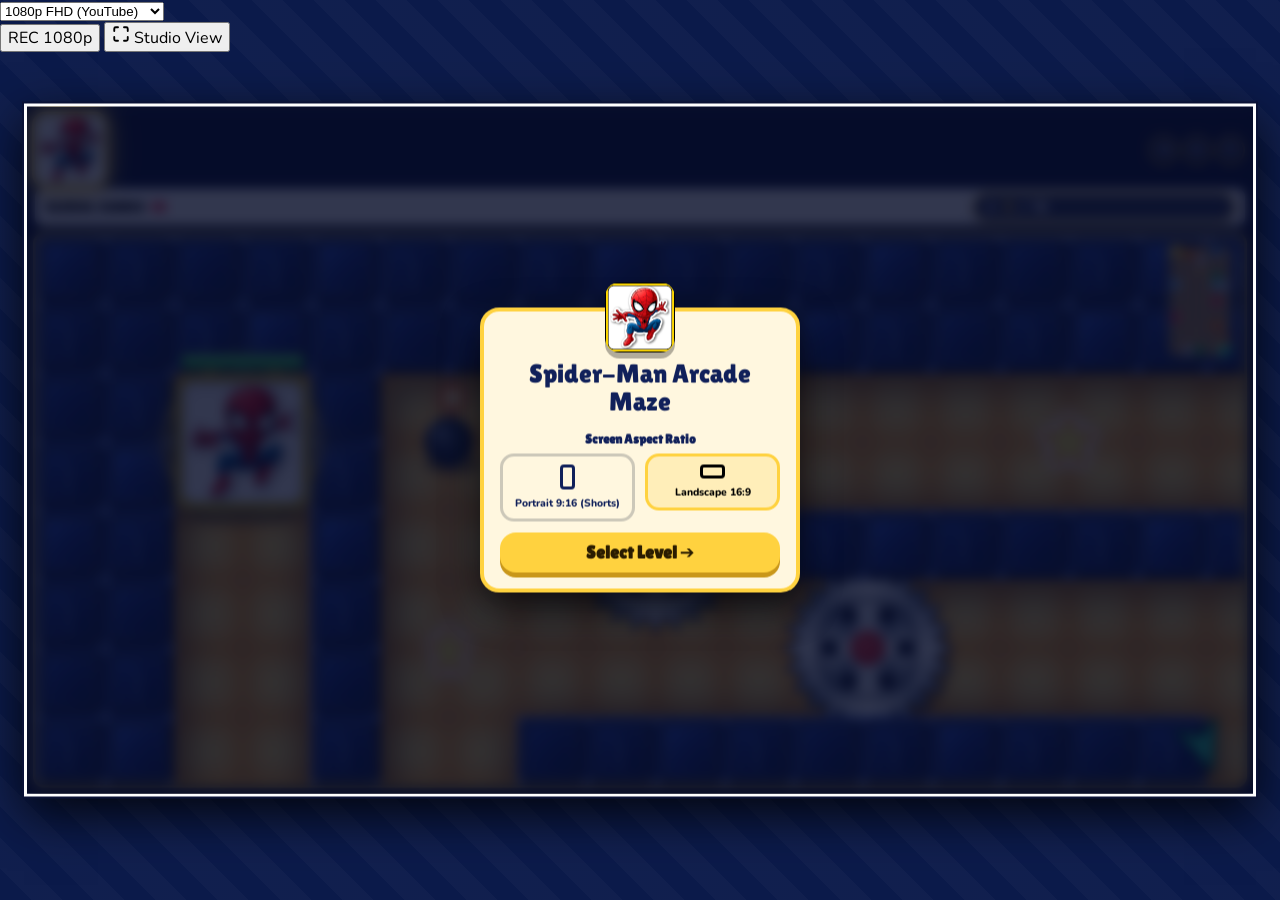
==== commit 25981b27: "feat: add Tom & Cherry Maze (Levels 1-14), 4K studio export, death-fly animations, and clean up unus" ====
--- a/spider-maze/index.html
+++ b/spider-maze/index.html
@@ -3,6 +3,24 @@
 <link rel="preconnect" href="https://fonts.googleapis.com"><link rel="preconnect" href="https://fonts.gstatic.com" crossorigin>
 <link rel="stylesheet" href="https://fonts.googleapis.com/css2?family=Lilita+One&family=Nunito:wght@700;800;900&display=swap">
 <link rel="stylesheet" href="style.css"></head><body>
+<!-- FLOATING CREATOR & RECORDING DOCK (COMPLETELY OUTSIDE GAME FRAME & VIDEO) -->
+<div id="ext-creator-dock">
+  <div class="ext-res-wrap">
+    <select id="sel-rec-res" class="ext-res-sel" title="Choose Recording Resolution" aria-label="Recording Resolution">
+      <option value="1080p" selected>1080p FHD (YouTube)</option>
+      <option value="2k">2K QHD (1440p Shorts)</option>
+    </select>
+  </div>
+  <button id="btn-record" class="ext-rec-btn" title="Click to Start/Stop 60FPS Video Recording">
+    <span class="ext-rec-dot"></span>
+    <span class="rec-label">REC 1080p</span>
+    <span class="rec-timer" id="rec-timer" hidden>00:00</span>
+  </button>
+  <button id="btn-fullscreen" class="ext-fs-btn" title="Toggle Studio / Fullscreen View">
+    <svg viewBox="0 0 24 24" fill="none" stroke="currentColor" stroke-width="2.5" stroke-linecap="round" stroke-linejoin="round" width="18" height="18"><path d="M8 3H5a2 2 0 0 0-2 2v3m18 0V5a2 2 0 0 0-2-2h-3m0 18h3a2 2 0 0 0 2-2v-3M3 16v3a2 2 0 0 0 2 2h3"/></svg>
+    <span>Studio View</span>
+  </button>
+</div>
 <div id="frame">
 <div id="top"><div id="top-row"><div id="cast" aria-label="Characters in this level"></div><div id="top-actions"><button class="pill ib" id="sd" aria-label="Sound" aria-pressed="true"></button><button class="pill ib" id="mn" aria-label="Menu"><svg viewBox="0 0 24 24" fill="none" stroke="currentColor" stroke-width="2.6" stroke-linecap="round"><path d="M4 7h16M4 12h16M4 17h16"/></svg></button><button class="pill ib" id="rs" aria-label="Restart level"><svg viewBox="0 0 24 24" fill="none" stroke="currentColor" stroke-width="2.6" stroke-linecap="round" stroke-linejoin="round"><path d="M4 12a8 8 0 1 0 3-6.2M4 4v5h5"/></svg></button></div></div><div id="brand-strip"><div id="channel-title"><span class="cn-main">Global Games </span><span class="cn-sk">SK</span></div><div class="pill star-pill">★ <b id="sc">0</b>/<span id="tot"></span></div></div></div>
 <div id="stage"><canvas id="c" aria-label="Spider Maze game board"></canvas><div id="toast" role="status" aria-live="polite"></div>
@@ -41,6 +59,18 @@
       <div class="lvl-desc">Ultimate dual-hero gauntlet! Titanium emerald maze, multi-switch vault barriers & timing lasers.</div>
       <button class="lvl-btn" data-lvl="2">Play Level 3 ▶</button>
     </div>
+    <div class="lvl-card trio" data-lvl="3">
+      <div class="lvl-hdr"><span class="lvl-tag trio">Trio Co-op (3 Heroes)</span><span class="lvl-num">Level 4</span></div>
+      <div class="lvl-title">Spider-Verse Trio</div>
+      <div class="lvl-desc">Spider-Man, Ghost Spider & Miles Morales! 3-way switch network unlocking the central corridor to freedom.</div>
+      <button class="lvl-btn" data-lvl="3">Play Level 4 ▶</button>
+    </div>
+    <div class="lvl-card boss" data-lvl="4">
+      <div class="lvl-hdr"><span class="lvl-tag boss">Boss Gauntlet</span><span class="lvl-num">Level 5</span></div>
+      <div class="lvl-title">Green Goblin Showdown</div>
+      <div class="lvl-desc">Heroes vs Green Goblin! Overload pumpkin shields, navigate precision saws, and breach the core vault!</div>
+      <button class="lvl-btn" data-lvl="4">Play Level 5 ▶</button>
+    </div>
   </div>
   <button id="btn-back-ratio" class="sub-btn">← Back to Screen Ratio</button>
 </div>
@@ -51,11 +81,35 @@
   <button id="btn-choose-level" class="sub-btn">Choose Level</button>
 </div>
 
-</div></div></div>
+</div></div>
+
+<!-- VIDEO EXPORT PREVIEW MODAL -->
+<div id="rec-modal" hidden>
+  <div id="rec-card">
+    <div class="rec-badge" id="rec-badge">🎬 1080P 60FPS MP4 VIDEO READY</div>
+    <div class="rec-video-box">
+      <video id="rec-video-preview" controls autoplay loop playsinline></video>
+    </div>
+    <div class="rec-specs-grid">
+      <div class="spec-item"><span class="s-label">Resolution</span><span class="s-val" id="spec-res">1080 × 1920 (9:16 Shorts)</span></div>
+      <div class="spec-item"><span class="s-label">Format</span><span class="s-val ready" id="spec-fmt">MP4 (H.264 / AAC)</span></div>
+      <div class="spec-item"><span class="s-label">Audio</span><span class="s-val">Stereo SFX + Music</span></div>
+      <div class="spec-item"><span class="s-label">Frame</span><span class="s-val ready">Full Frame + Border</span></div>
+    </div>
+    <div class="rec-btn-row">
+      <a id="btn-rec-download" class="main-btn" download="Spider_Maze_Gameplay_1080p.mp4">⬇️ Download Clear MP4 Video</a>
+      <button id="btn-rec-close" class="sub-btn">Close Preview</button>
+    </div>
+  </div>
+</div>
+
+</div>
 <script src="assets.js"></script>
 <script src="levels/level1.js"></script>
 <script src="levels/level2.js"></script>
 <script src="levels/level3.js"></script>
+<script src="levels/level4.js"></script>
+<script src="levels/level5.js"></script>
 <script src="audio/audio-data.js"></script>
 <script src="audio/audio.js"></script>
 <script src="vfx/vfx.js"></script>
--- a/spider-maze/style.css
+++ b/spider-maze/style.css
@@ -4,7 +4,7 @@
 :root[data-theme="dark"]{--panel:#13286a;--ink:#fff2c8}
 *{box-sizing:border-box;-webkit-tap-highlight-color:transparent}
 html,body{margin:0;height:100%;overflow:hidden;background:var(--bg) repeating-linear-gradient(45deg,transparent 0 22px,rgba(255,255,255,.025) 22px 44px);font-family:var(--body);color:var(--pill-ink)}
-#frame{--u:1;position:absolute;left:50%;top:50%;transform:translate(-50%,-50%);display:flex;flex-direction:column;gap:calc(6px*var(--u));padding:calc(8px*var(--u));overflow:hidden;border-radius:0;background:#0a1236;border:3.5px solid #ffffff;min-width:495px;min-height:880px;box-shadow:0 0 0 2px #0a1236,0 16px 48px rgba(0,0,0,.85)}
+#frame{--u:1;position:absolute;left:50%;top:50%;transform:translate(-50%,-50%);display:flex;flex-direction:column;gap:calc(6px*var(--u));padding:calc(8px*var(--u));overflow:hidden;border-radius:0;background:#0a1236;border:3.5px solid #ffffff;min-width:360px;min-height:640px;box-shadow:0 0 0 2px #0a1236,0 16px 48px rgba(0,0,0,.85)}
 #stage{position:relative;flex:1;min-height:0;border-radius:calc(14px*var(--u));border:3px solid var(--gold);box-shadow:0 4px 16px rgba(0,0,0,.45);overflow:hidden;background:#123}
 canvas{position:absolute;inset:0;width:100%;height:100%;display:block;touch-action:none;cursor:default}
 #frame.playing canvas{cursor:none}
@@ -70,22 +70,28 @@
 .sub-btn:hover{background:rgba(18,36,96,.95)}
 
 /* LEVEL SELECT SCREEN */
-.level-list{display:flex;flex-direction:column;gap:calc(10px*var(--u));margin:0 0 calc(12px*var(--u))}
+.level-list{display:flex;flex-direction:column;gap:calc(10px*var(--u));margin:0 0 calc(12px*var(--u));max-height:56vh;overflow-y:auto;padding-right:4px}
 .lvl-card{background:rgba(255,255,255,.92);border:2.5px solid #283e82;border-radius:calc(16px*var(--u));padding:calc(12px*var(--u));text-align:left;box-shadow:0 4px 12px rgba(0,0,0,.25);transition:transform .15s,border-color .15s}
 .lvl-card:hover{transform:translateY(-2px);border-color:var(--gold)}
 .lvl-card.coop{border-color:#ff2d44}
 .lvl-card.master{border-color:#059669}
+.lvl-card.trio{border-color:#eab308}
+.lvl-card.boss{border-color:#8b5cf6}
 .lvl-hdr{display:flex;justify-content:space-between;align-items:center;margin-bottom:calc(4px*var(--u))}
 .lvl-tag{font:900 calc(11px*var(--u))/1 var(--display);padding:calc(3px*var(--u)) calc(8px*var(--u));border-radius:999px;text-transform:uppercase;letter-spacing:.04em}
 .lvl-tag.solo{background:#2563eb;color:#fff}
 .lvl-tag.coop{background:#dc2626;color:#fff}
 .lvl-tag.master{background:#059669;color:#fff}
+.lvl-tag.trio{background:#eab308;color:#000}
+.lvl-tag.boss{background:#8b5cf6;color:#fff}
 .lvl-num{font:900 calc(13px*var(--u))/1 var(--display);color:#64748b}
 .lvl-title{font:900 calc(18px*var(--u))/1.2 var(--display);color:#0a1236;margin-bottom:calc(3px*var(--u))}
 .lvl-desc{font-size:calc(12px*var(--u));font-weight:700;color:#334155;line-height:1.35;margin-bottom:calc(10px*var(--u))}
 .lvl-btn{width:100%;height:calc(38px*var(--u));border:0;border-radius:10px;background:#0f172a;color:#fff;font:900 calc(15px*var(--u))/1 var(--display);cursor:pointer;transition:background .15s}
 .lvl-card.coop .lvl-btn{background:#e11d48}
 .lvl-card.master .lvl-btn{background:#059669}
+.lvl-card.trio .lvl-btn{background:#ca8a04}
+.lvl-card.boss .lvl-btn{background:#7c3aed}
 .lvl-btn:hover{background:var(--gold);color:#000}
 
 #pad{position:absolute;right:calc(12px*var(--u));bottom:calc(12px*var(--u));display:none;grid-template:repeat(3,1fr)/repeat(3,1fr);gap:6px;width:calc(150px*var(--u));aspect-ratio:1;opacity:.72;z-index:15}
@@ -93,3 +99,38 @@
 #pad button:active{background:var(--gold);color:var(--gold-ink)}
 @media (pointer:coarse){#pad{display:grid}}
 @media (prefers-reduced-motion:reduce){#toast,#rt span,.vs,.ct.dead::after{transition:none;animation:none}}
+
+/* EXTERNAL CREATOR DOCK (COMPLETELY OUTSIDE GAME FRAME & VIDEO) -->
+#ext-creator-dock{position:fixed;top:16px;right:20px;display:flex;align-items:center;gap:10px;z-index:9999;background:rgba(8,18,56,0.94);padding:6px 14px;border-radius:999px;border:2px solid var(--gold);box-shadow:0 8px 24px rgba(0,0,0,0.65);backdrop-filter:blur(8px)}
+.ext-res-wrap{display:inline-flex;position:relative}
+.ext-res-sel{background:#0c1844;color:#ffd23f;border:1.5px solid rgba(255,210,63,0.7);font:900 12px var(--display);padding:6px 12px;border-radius:999px;cursor:pointer;outline:none;transition:all .15s ease}
+.ext-res-sel:hover{border-color:#ffd23f;background:#132460}
+.ext-res-sel option{background:#0a1236;color:#fff;font:700 13px sans-serif}
+.ext-rec-btn{display:inline-flex;align-items:center;gap:8px;background:#e11d48;color:#fff;border:none;font:900 14px var(--display);padding:8px 16px;border-radius:999px;cursor:pointer;box-shadow:0 3px 10px rgba(225,29,72,0.5);transition:all .15s ease}
+.ext-rec-btn:hover{background:#f43f5e;transform:scale(1.04)}
+.ext-rec-btn.recording{background:#047857;box-shadow:0 0 16px rgba(16,185,129,0.85)}
+.ext-rec-dot{width:10px;height:10px;border-radius:50%;background:#fff;display:inline-block;box-shadow:0 0 6px #fff}
+.ext-rec-btn.recording .ext-rec-dot{background:#22c55e;animation:recBlink 1s infinite alternate}
+@keyframes recBlink{0%{opacity:1;transform:scale(1.2)}100%{opacity:.2;transform:scale(.8)}}
+.rec-timer{font-family:monospace;font-size:13px;color:#ffd23f;font-weight:900}
+.ext-fs-btn{display:inline-flex;align-items:center;gap:6px;background:rgba(255,255,255,0.1);color:#fff;border:1.5px solid rgba(255,210,63,0.6);font:900 13px var(--display);padding:8px 14px;border-radius:999px;cursor:pointer;transition:all .15s ease}
+.ext-fs-btn:hover{background:rgba(255,210,63,0.25);border-color:#ffd23f}
+
+/* RECORDING MODAL & PREVIEW */
+#rec-modal{position:absolute;inset:0;display:flex;align-items:center;justify-content:center;padding:calc(12px*var(--u));background:rgba(5,12,38,.92);backdrop-filter:blur(8px);z-index:50;overflow:auto}
+#rec-modal[hidden]{display:none}
+#rec-card{width:min(calc(440px*var(--u)),95%);margin:auto;padding:calc(18px*var(--u));border-radius:calc(22px*var(--u));background:#0e1738;color:#fff;border:3px solid var(--gold);box-shadow:0 20px 50px rgba(0,0,0,.85);display:flex;flex-direction:column;gap:calc(10px*var(--u));text-align:center}
+.rec-badge{font:900 calc(16px*var(--u))/1.2 var(--display);color:var(--gold);text-transform:uppercase;letter-spacing:1px;text-shadow:0 2px 8px rgba(255,210,63,.4)}
+.rec-video-box{position:relative;width:100%;max-width:calc(280px*var(--u));aspect-ratio:9/16;margin:0 auto;background:#000;border-radius:calc(14px*var(--u));overflow:hidden;border:2.5px solid #283e82;box-shadow:0 8px 24px rgba(0,0,0,.6)}
+.rec-video-box video{width:100%;height:100%;object-fit:contain;display:block}
+.rec-specs-grid{display:grid;grid-template-columns:1fr 1fr;gap:calc(6px*var(--u));background:rgba(255,255,255,.05);padding:calc(8px*var(--u));border-radius:calc(10px*var(--u));border:1px solid rgba(255,255,255,.1)}
+.spec-item{display:flex;flex-direction:column;gap:2px;font-size:calc(11px*var(--u));text-align:left;padding:2px 4px}
+.s-label{color:#94a3b8;font-weight:700;text-transform:uppercase;font-size:calc(10px*var(--u))}
+.s-val{color:#fff;font-weight:800;font-size:calc(12px*var(--u))}
+.s-val.ready{color:#22c55e}
+.rec-btn-row{display:flex;flex-direction:column;gap:calc(8px*var(--u));margin-top:calc(6px*var(--u))}
+.rec-btn-row .main-btn{text-decoration:none;display:inline-flex;align-items:center;justify-content:center;gap:8px}
+
+/* STUDIO 1080P FULLSCREEN */
+#frame.studio-1080p{min-width:0;width:min(100vw, calc(100vh * (9/16))) !important;height:100vh !important;max-height:100vh !important}
+
